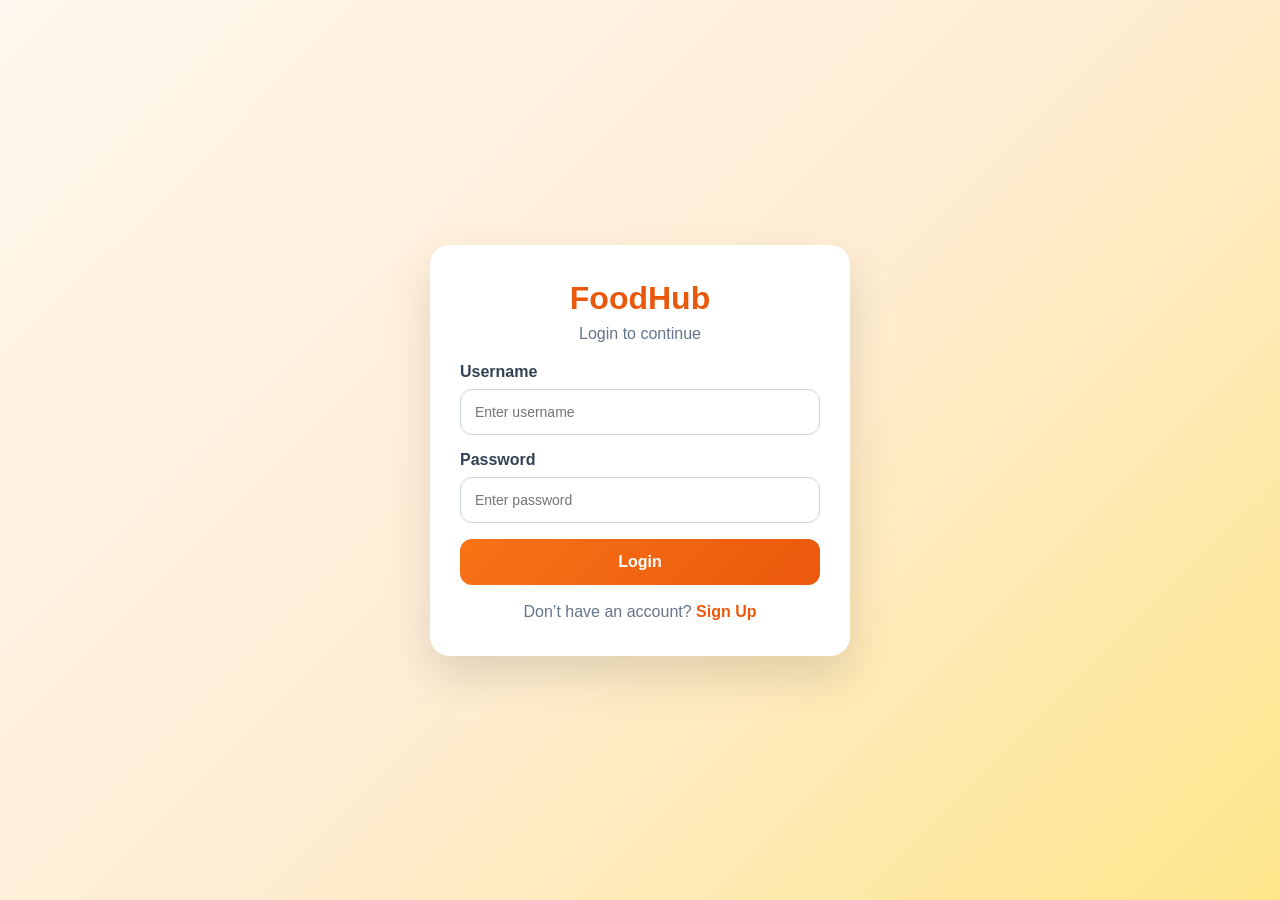
==== src/main/resources/static/index.html @ 84c6a99c "initial" ====
<!DOCTYPE html>
<html lang="en">
<head>
  <meta charset="UTF-8" />
  <meta name="viewport" content="width=device-width, initial-scale=1.0" />
  <title>Login | FoodHub</title>
  <style>
    * {
      margin: 0;
      padding: 0;
      box-sizing: border-box;
      font-family: Arial, sans-serif;
    }

    body {
      min-height: 100vh;
      display: flex;
      justify-content: center;
      align-items: center;
      background: linear-gradient(135deg, #fff7ed, #ffedd5, #fde68a);
      padding: 20px;
    }

    .container {
      width: 100%;
      max-width: 420px;
      background: #fff;
      border-radius: 20px;
      padding: 35px 30px;
      box-shadow: 0 20px 45px rgba(0, 0, 0, 0.12);
    }

    h1 {
      text-align: center;
      color: #ea580c;
      margin-bottom: 8px;
    }

    p {
      text-align: center;
      color: #64748b;
      margin-bottom: 20px;
    }

    .message {
      display: none;
      padding: 12px;
      border-radius: 10px;
      margin-bottom: 15px;
      font-size: 14px;
      background: #fee2e2;
      color: #b91c1c;
      text-align: center;
    }

    .form-group {
      margin-bottom: 16px;
    }

    label {
      display: block;
      margin-bottom: 8px;
      font-weight: 600;
      color: #334155;
    }

    input {
      width: 100%;
      padding: 14px;
      border: 1px solid #cbd5e1;
      border-radius: 12px;
      outline: none;
      font-size: 14px;
    }

    input:focus {
      border-color: #f97316;
      box-shadow: 0 0 0 4px rgba(249, 115, 22, 0.15);
    }

    button {
      width: 100%;
      padding: 14px;
      border: none;
      border-radius: 12px;
      background: linear-gradient(135deg, #f97316, #ea580c);
      color: white;
      font-size: 16px;
      font-weight: 700;
      cursor: pointer;
    }

    .bottom-text {
      text-align: center;
      margin-top: 18px;
      color: #64748b;
    }

    .bottom-text a {
      color: #ea580c;
      text-decoration: none;
      font-weight: 600;
    }
  </style>
</head>
<body>
  <div class="container">
    <h1>FoodHub</h1>
    <p>Login to continue</p>

    <div id="errorMsg" class="message">Please enter username and password</div>

    <form id="loginForm">
      <div class="form-group">
        <label>Username</label>
        <input type="text" id="loginUsername" placeholder="Enter username" />
      </div>

      <div class="form-group">
        <label>Password</label>
        <input type="password" id="loginPassword" placeholder="Enter password" />
      </div>

      <button type="submit">Login</button>
    </form>

    <div class="bottom-text">
      Don’t have an account? <a href="/signup.html">Sign Up</a>
    </div>
  </div>

  <script>
    document.getElementById("loginForm").addEventListener("submit", function(e) {
      e.preventDefault();

      const username = document.getElementById("loginUsername").value.trim();
      const password = document.getElementById("loginPassword").value.trim();
      const errorMsg = document.getElementById("errorMsg");

      if (username === "" || password === "") {
        errorMsg.style.display = "block";
        return;
      }

      window.location.href = "/home.html";
    });
  </script>
</body>
</html>
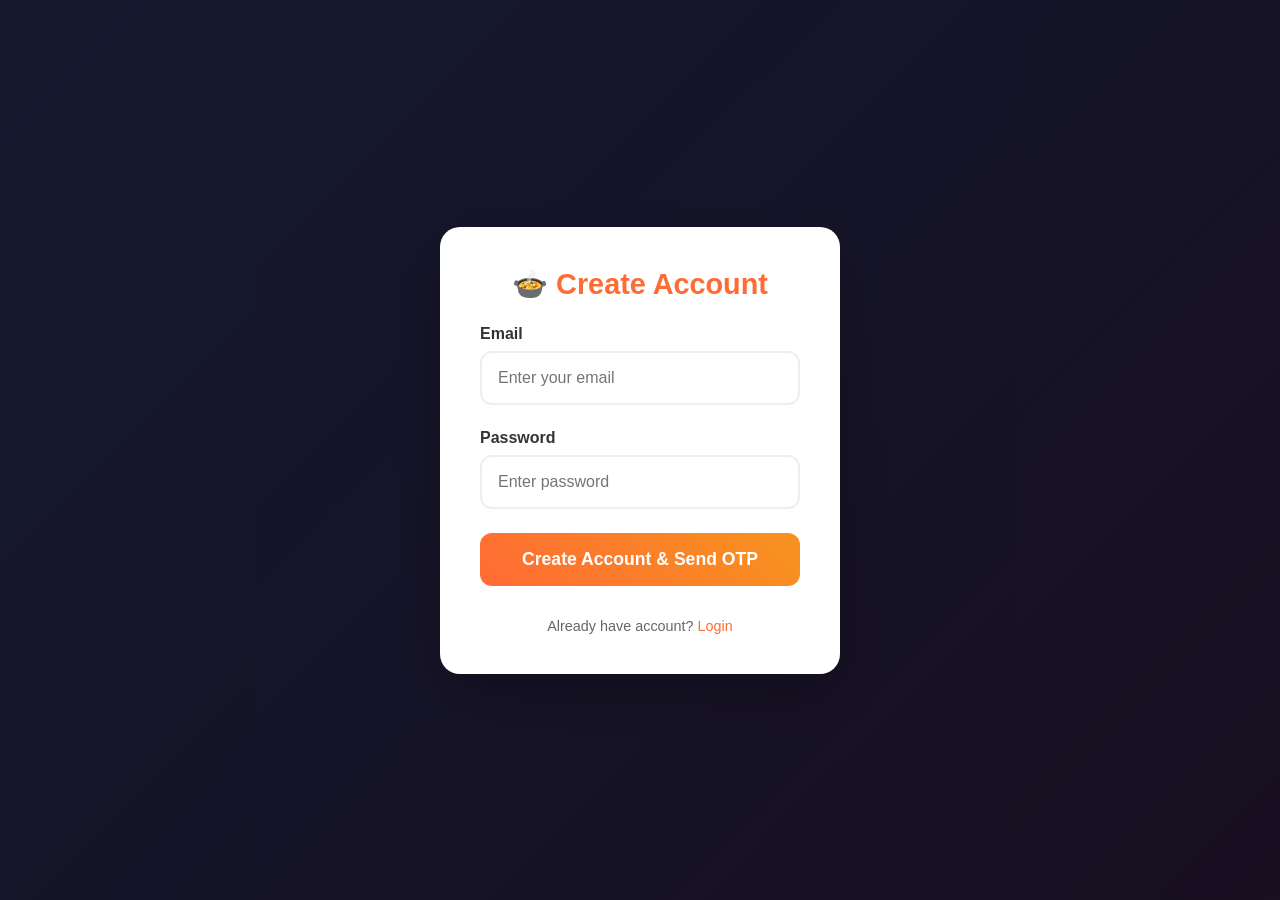
==== commit 4a4a2b8a: "initial" ====
--- a/src/main/resources/static/index.html
+++ b/src/main/resources/static/index.html
@@ -1,149 +1,899 @@
 <!DOCTYPE html>
 <html lang="en">
 <head>
-  <meta charset="UTF-8" />
-  <meta name="viewport" content="width=device-width, initial-scale=1.0" />
-  <title>Login | FoodHub</title>
-  <style>
-    * {
-      margin: 0;
-      padding: 0;
-      box-sizing: border-box;
-      font-family: Arial, sans-serif;
-    }
-
-    body {
-      min-height: 100vh;
-      display: flex;
-      justify-content: center;
-      align-items: center;
-      background: linear-gradient(135deg, #fff7ed, #ffedd5, #fde68a);
-      padding: 20px;
-    }
-
-    .container {
-      width: 100%;
-      max-width: 420px;
-      background: #fff;
-      border-radius: 20px;
-      padding: 35px 30px;
-      box-shadow: 0 20px 45px rgba(0, 0, 0, 0.12);
-    }
-
-    h1 {
-      text-align: center;
-      color: #ea580c;
-      margin-bottom: 8px;
-    }
-
-    p {
-      text-align: center;
-      color: #64748b;
-      margin-bottom: 20px;
-    }
-
-    .message {
-      display: none;
-      padding: 12px;
-      border-radius: 10px;
-      margin-bottom: 15px;
-      font-size: 14px;
-      background: #fee2e2;
-      color: #b91c1c;
-      text-align: center;
-    }
-
-    .form-group {
-      margin-bottom: 16px;
-    }
-
-    label {
-      display: block;
-      margin-bottom: 8px;
-      font-weight: 600;
-      color: #334155;
-    }
-
-    input {
-      width: 100%;
-      padding: 14px;
-      border: 1px solid #cbd5e1;
-      border-radius: 12px;
-      outline: none;
-      font-size: 14px;
-    }
-
-    input:focus {
-      border-color: #f97316;
-      box-shadow: 0 0 0 4px rgba(249, 115, 22, 0.15);
-    }
-
-    button {
-      width: 100%;
-      padding: 14px;
-      border: none;
-      border-radius: 12px;
-      background: linear-gradient(135deg, #f97316, #ea580c);
-      color: white;
-      font-size: 16px;
-      font-weight: 700;
-      cursor: pointer;
-    }
-
-    .bottom-text {
-      text-align: center;
-      margin-top: 18px;
-      color: #64748b;
-    }
-
-    .bottom-text a {
-      color: #ea580c;
-      text-decoration: none;
-      font-weight: 600;
-    }
-  </style>
+    <meta charset="UTF-8">
+    <meta name="viewport" content="width=device-width, initial-scale=1.0">
+    <title>Food Delivery App - Hyderabad</title>
+    <style>
+        /* Your exact same CSS - completely unchanged + Auth overlay */
+        * {
+            margin: 0;
+            padding: 0;
+            box-sizing: border-box;
+        }
+        body {
+            font-family: 'Segoe UI', Tahoma, Geneva, Verdana, sans-serif;
+            background: linear-gradient(135deg, #667eea 0%, #764ba2 100%);
+            min-height: 100vh;
+            color: #333;
+            overflow-x: hidden;
+        }
+        /* Auth Modal Overlay */
+        .auth-overlay {
+            position: fixed;
+            top: 0;
+            left: 0;
+            width: 100%;
+            height: 100%;
+            background: rgba(0,0,0,0.8);
+            z-index: 5000;
+            display: flex;
+            align-items: center;
+            justify-content: center;
+        }
+        .auth-modal {
+            background: white;
+            border-radius: 20px;
+            padding: 2.5rem;
+            max-width: 400px;
+            width: 90%;
+            box-shadow: 0 20px 60px rgba(0,0,0,0.3);
+            animation: slideUp 0.5s ease;
+        }
+        @keyframes slideUp {
+            from { transform: translateY(50px); opacity: 0; }
+            to { transform: translateY(0); opacity: 1; }
+        }
+        .auth-title {
+            text-align: center;
+            color: #ff6b35;
+            font-size: 1.8rem;
+            margin-bottom: 1.5rem;
+        }
+        .input-group {
+            margin-bottom: 1.5rem;
+        }
+        .input-group label {
+            display: block;
+            margin-bottom: 0.5rem;
+            color: #333;
+            font-weight: 600;
+        }
+        .input-group input {
+            width: 100%;
+            padding: 1rem;
+            border: 2px solid #eee;
+            border-radius: 12px;
+            font-size: 1rem;
+            transition: border-color 0.3s ease;
+        }
+        .input-group input:focus {
+            outline: none;
+            border-color: #ff6b35;
+        }
+        .btn {
+            width: 100%;
+            padding: 1rem;
+            background: linear-gradient(45deg, #ff6b35, #f7931e);
+            color: white;
+            border: none;
+            border-radius: 12px;
+            font-size: 1.1rem;
+            font-weight: 600;
+            cursor: pointer;
+            transition: all 0.3s ease;
+            margin-bottom: 1rem;
+        }
+        .btn:hover {
+            transform: translateY(-2px);
+            box-shadow: 0 10px 25px rgba(255,107,53,0.4);
+        }
+        .btn-secondary {
+            background: linear-gradient(45deg, #6c757d, #5a6268);
+        }
+        .otp-inputs {
+            display: flex;
+            gap: 1rem;
+            margin: 1.5rem 0;
+        }
+        .otp-inputs input {
+            width: 50px;
+            height: 50px;
+            text-align: center;
+            font-size: 1.5rem;
+            font-weight: bold;
+        }
+        .forgot-link {
+            text-align: center;
+            color: #ff6b35;
+            text-decoration: none;
+            font-size: 0.9rem;
+            display: inline-block;
+            margin-top: 1rem;
+            cursor: pointer;
+        }
+        .forgot-link:hover {
+            text-decoration: underline;
+        }
+        .header {
+            background: white;
+            padding: 1rem 2rem;
+            box-shadow: 0 2px 10px rgba(0,0,0,0.1);
+            position: sticky;
+            top: 0;
+            z-index: 100;
+        }
+        .header h1 {
+            color: #ff6b35;
+            text-align: center;
+            font-size: 1.8rem;
+        }
+        .container {
+            max-width: 1200px;
+            margin: 0 auto;
+            padding: 2rem;
+        }
+        .nav-tabs {
+            display: flex;
+            background: white;
+            border-radius: 15px;
+            padding: 0.5rem;
+            margin-bottom: 2rem;
+            box-shadow: 0 4px 15px rgba(0,0,0,0.1);
+            overflow-x: auto;
+        }
+        .tab {
+            flex: 1;
+            padding: 1rem;
+            text-align: center;
+            background: none;
+            border: none;
+            font-size: 1rem;
+            font-weight: 600;
+            color: #666;
+            cursor: pointer;
+            transition: all 0.3s ease;
+            border-radius: 10px;
+            min-width: 120px;
+        }
+        .tab.active {
+            background: linear-gradient(45deg, #ff6b35, #f7931e);
+            color: white;
+            transform: translateY(-2px);
+            box-shadow: 0 5px 15px rgba(255,107,53,0.4);
+        }
+        .category {
+            display: none;
+            background: white;
+            border-radius: 20px;
+            padding: 2rem;
+            box-shadow: 0 10px 30px rgba(0,0,0,0.1);
+            margin-bottom: 2rem;
+        }
+        .category.active {
+            display: block;
+            animation: fadeIn 0.5s ease;
+        }
+        @keyframes fadeIn {
+            from { opacity: 0; transform: translateY(20px); }
+            to { opacity: 1; transform: translateY(0); }
+        }
+        .grid {
+            display: grid;
+            grid-template-columns: repeat(auto-fit, minmax(280px, 1fr));
+            gap: 1.5rem;
+        }
+        .item-card {
+            background: #fff;
+            border-radius: 20px;
+            overflow: hidden;
+            box-shadow: 0 8px 25px rgba(0,0,0,0.1);
+            transition: all 0.3s ease;
+            position: relative;
+        }
+        .item-card:hover {
+            transform: translateY(-10px);
+            box-shadow: 0 20px 40px rgba(0,0,0,0.15);
+        }
+        .item-image {
+            width: 100%;
+            height: 180px;
+            object-fit: cover;
+            background-size: cover;
+            background-position: center;
+        }
+        .item-info {
+            padding: 1.5rem;
+        }
+        .item-name {
+            font-size: 1.3rem;
+            font-weight: 700;
+            color: #333;
+            margin-bottom: 0.5rem;
+        }
+        .item-desc {
+            color: #666;
+            font-size: 0.9rem;
+            margin-bottom: 1rem;
+        }
+        .price {
+            font-size: 1.4rem;
+            font-weight: 800;
+            color: #ff6b35;
+            margin-bottom: 1rem;
+        }
+        .add-btn {
+            width: 100%;
+            padding: 1rem;
+            background: linear-gradient(45deg, #ff6b35, #f7931e);
+            color: white;
+            border: none;
+            border-radius: 12px;
+            font-size: 1.1rem;
+            font-weight: 600;
+            cursor: pointer;
+            transition: all 0.3s ease;
+        }
+        .add-btn:hover {
+            transform: scale(1.02);
+            box-shadow: 0 5px 15px rgba(255,107,53,0.4);
+        }
+        .cart {
+            position: fixed;
+            bottom: 20px;
+            right: 20px;
+            background: linear-gradient(45deg, #28a745, #20c997);
+            color: white;
+            width: 60px;
+            height: 60px;
+            border-radius: 50%;
+            border: none;
+            font-size: 1.5rem;
+            cursor: pointer;
+            box-shadow: 0 10px 30px rgba(40,167,69,0.4);
+            transition: all 0.3s ease;
+            z-index: 1000;
+        }
+        .cart:hover {
+            transform: scale(1.1);
+        }
+        .cart-count {
+            position: absolute;
+            top: -8px;
+            right: -8px;
+            background: #dc3545;
+            color: white;
+            border-radius: 50%;
+            width: 24px;
+            height: 24px;
+            font-size: 0.8rem;
+            font-weight: 700;
+            display: flex;
+            align-items: center;
+            justify-content: center;
+        }
+        .cart-modal {
+            display: none;
+            position: fixed;
+            top: 0;
+            left: 0;
+            width: 100%;
+            height: 100%;
+            background: rgba(0,0,0,0.5);
+            z-index: 2000;
+            animation: fadeIn 0.3s ease;
+        }
+        .cart-content {
+            position: absolute;
+            bottom: 0;
+            left: 0;
+            right: 0;
+            background: white;
+            border-radius: 20px 20px 0 0;
+            max-height: 70vh;
+            overflow-y: auto;
+            padding: 2rem;
+        }
+        .close-cart {
+            position: absolute;
+            top: 1rem;
+            right: 1.5rem;
+            font-size: 2rem;
+            cursor: pointer;
+            color: #666;
+        }
+        .empty-cart {
+            text-align: center;
+            padding: 3rem;
+            color: #666;
+        }
+        .cart-item {
+            display: flex;
+            justify-content: space-between;
+            align-items: center;
+            padding: 1rem 0;
+            border-bottom: 1px solid #eee;
+        }
+        .cart-total {
+            font-size: 1.5rem;
+            font-weight: 700;
+            text-align: right;
+            margin: 1rem 0;
+        }
+        .checkout-btn {
+            width: 100%;
+            padding: 1.2rem;
+            background: linear-gradient(45deg, #28a745, #20c997);
+            color: white;
+            border: none;
+            border-radius: 12px;
+            font-size: 1.2rem;
+            font-weight: 600;
+            cursor: pointer;
+        }
+        @media (max-width: 768px) {
+            .container { padding: 1rem; }
+            .nav-tabs { padding: 0.3rem; }
+            .tab { font-size: 0.9rem; padding: 0.8rem; min-width: 100px; }
+            .grid { grid-template-columns: repeat(auto-fit, minmax(250px, 1fr)); gap: 1rem; }
+        }
+    </style>
 </head>
 <body>
-  <div class="container">
-    <h1>FoodHub</h1>
-    <p>Login to continue</p>
-
-    <div id="errorMsg" class="message">Please enter username and password</div>
-
-    <form id="loginForm">
-      <div class="form-group">
-        <label>Username</label>
-        <input type="text" id="loginUsername" placeholder="Enter username" />
-      </div>
-
-      <div class="form-group">
-        <label>Password</label>
-        <input type="password" id="loginPassword" placeholder="Enter password" />
-      </div>
-
-      <button type="submit">Login</button>
-    </form>
-
-    <div class="bottom-text">
-      Don’t have an account? <a href="/signup.html">Sign Up</a>
+    <!-- AUTH OVERLAY - STARTS FIRST -->
+    <div class="auth-overlay" id="authOverlay">
+        <!-- CREATE ACCOUNT SCREEN -->
+        <div class="auth-modal" id="createAccount">
+            <h2 class="auth-title">🍲 Create Account</h2>
+            <div class="input-group">
+                <label>Email</label>
+                <input type="email" id="createEmail" placeholder="Enter your email">
+            </div>
+            <div class="input-group">
+                <label>Password</label>
+                <input type="password" id="createPassword" placeholder="Enter password">
+            </div>
+            <button class="btn" onclick="createAccount()">Create Account &amp; Send OTP</button>
+            <div style="text-align: center; color: #666; font-size: 0.9rem;">
+                Already have account? <span class="forgot-link" onclick="showLogin()">Login</span>
+            </div>
+        </div>
+
+        <!-- OTP VERIFICATION SCREEN -->
+        <div class="auth-modal" id="otpScreen" style="display: none;">
+            <h2 class="auth-title">Verify OTP</h2>
+            <p style="text-align: center; color: #666; margin-bottom: 2rem;">Enter OTP sent to your email</p>
+            <div class="otp-inputs">
+                <input type="text" maxlength="1" id="otp1">
+                <input type="text" maxlength="1" id="otp2">
+                <input type="text" maxlength="1" id="otp3">
+                <input type="text" maxlength="1" id="otp4">
+                <input type="text" maxlength="1" id="otp5">
+                <input type="text" maxlength="1" id="otp6">
+            </div>
+            <button class="btn" onclick="verifyOTP()">Verify OTP</button>
+            <div style="text-align: center;">
+                <span class="forgot-link" onclick="resendOTP()">Resend OTP</span>
+            </div>
+        </div>
+
+        <!-- LOGIN SCREEN -->
+        <div class="auth-modal" id="loginScreen" style="display: none;">
+            <h2 class="auth-title">🍲 Login</h2>
+            <div class="input-group">
+                <label>Email</label>
+                <input type="email" id="loginEmail" placeholder="Enter your email">
+            </div>
+            <div class="input-group">
+                <label>Password</label>
+                <input type="password" id="loginPassword" placeholder="Enter password">
+            </div>
+            <button class="btn" onclick="login()">Login</button>
+            <a class="forgot-link" onclick="showForgotPassword(event)">Forgot Password?</a>
+            <div style="text-align: center; color: #666; font-size: 0.9rem;">
+                New user? <span class="forgot-link" onclick="showCreateAccount()">Create Account</span>
+            </div>
+        </div>
+
+        <!-- FORGOT PASSWORD SCREEN -->
+        <div class="auth-modal" id="forgotPassword" style="display: none;">
+            <h2 class="auth-title">Reset Password</h2>
+            <p style="text-align: center; color: #666; margin-bottom: 2rem;">Enter email to receive reset link</p>
+            <div class="input-group">
+                <label>Email</label>
+                <input type="email" id="forgotEmail" placeholder="Enter your email">
+            </div>
+            <button class="btn btn-secondary" onclick="sendResetLink()">Send Reset Link</button>
+            <div style="text-align: center;">
+                <span class="forgot-link" onclick="showLogin()">Back to Login</span>
+            </div>
+        </div>
     </div>
-  </div>
-
-  <script>
-    document.getElementById("loginForm").addEventListener("submit", function(e) {
-      e.preventDefault();
-
-      const username = document.getElementById("loginUsername").value.trim();
-      const password = document.getElementById("loginPassword").value.trim();
-      const errorMsg = document.getElementById("errorMsg");
-
-      if (username === "" || password === "") {
-        errorMsg.style.display = "block";
-        return;
-      }
-
-      window.location.href = "/home.html";
-    });
-  </script>
+
+    <!-- MAIN APP - HIDDEN UNTIL LOGIN -->
+    <div id="mainApp" style="display: none;">
+        <div class="header">
+            <h1>
+                🍲 Food Delivery Hyderabad
+                <span style="float: right; color: #666; cursor: pointer; margin-left: 15px;" onclick="logout()">Logout</span>
+                <button onclick="showOrderStatus()" style="float: right; margin-left: 10px; padding: 6px 10px; border-radius: 8px; border: none; background:#20c997; color:white; cursor:pointer; font-size:0.85rem;">Order Status</button>
+                <button onclick="showOrderHistory()" style="float: right; padding: 6px 10px; border-radius: 8px; border: none; background:#ff6b35; color:white; cursor:pointer; font-size:0.85rem;">Order History</button>
+            </h1>
+        </div>
+        
+        <div class="container">
+            <div class="nav-tabs">
+                <button class="tab active" data-category="south">South Indian</button>
+                <button class="tab" data-category="north">North Indian</button>
+                <button class="tab" data-category="desserts">Desserts</button>
+                <button class="tab" data-category="chinese">Chinese</button>
+            </div>
+
+            <!-- South Indian -->
+            <div id="south" class="category active">
+                <div class="grid">
+                    <div class="item-card">
+                        <div class="item-image" style="background-image: url('https://vismaifood.com/storage/app/uploads/public/8b4/19e/427/thumb__1200_0_0_0_auto.jpg'); background-size: cover; background-position: center;"></div>
+                        <div class="item-info">
+                            <div class="item-name">Masala Dosa</div>
+                            <div class="item-desc">Crispy dosa with potato masala &amp; sambar</div>
+                            <div class="price">₹120</div>
+                            <button class="add-btn" data-name="Masala Dosa" data-price="120">Add to Cart</button>
+                        </div>
+                    </div>
+                    <div class="item-card">
+                        <div class="item-image" style="background-image: url('https://vaya.in/recipes/wp-content/uploads/2018/02/Idli-and-Sambar-1.jpg'); background-size: cover; background-position: center;"></div>
+                        <div class="item-info">
+                            <div class="item-name">Idli Sambhar</div>
+                            <div class="item-desc">Steamed idlis with coconut chutney</div>
+                            <div class="price">₹80</div>
+                            <button class="add-btn" data-name="Idli Sambhar" data-price="80">Add to Cart</button>
+                        </div>
+                    </div>
+                    <div class="item-card">
+                        <div class="item-image" style="background-image: url('https://www.indianhealthyrecipes.com/wp-content/uploads/2021/01/pongal-ven-pongal.jpg'); background-size: cover; background-position: center;"></div>
+                        <div class="item-info">
+                            <div class="item-name">Pongal</div>
+                            <div class="item-desc">Ven Pongal with ghee &amp; cashews</div>
+                            <div class="price">₹140</div>
+                            <button class="add-btn" data-name="Pongal" data-price="140">Add to Cart</button>
+                        </div>
+                    </div>
+                </div>
+            </div>
+
+            <!-- North Indian -->
+            <div id="north" class="category">
+                <div class="grid">
+                    <div class="item-card">
+                        <div class="item-image" style="background-image: url('https://www.indianhealthyrecipes.com/wp-content/uploads/2023/04/butter-chicken-recipe-500x500.jpg'); background-size: cover; background-position: center;"></div>
+                        <div class="item-info">
+                            <div class="item-name">Butter Chicken</div>
+                            <div class="item-desc">Creamy butter chicken curry with naan</div>
+                            <div class="price">₹280</div>
+                            <button class="add-btn" data-name="Butter Chicken" data-price="280">Add to Cart</button>
+                        </div>
+                    </div>
+                    <div class="item-card">
+                        <div class="item-image" style="background-image: url('https://cookingfromheart.com/wp-content/uploads/2017/03/Paneer-Tikka-Masala-4-500x375.jpg'); background-size: cover; background-position: center;"></div>
+                        <div class="item-info">
+                            <div class="item-name">Paneer Tikka Masala</div>
+                            <div class="item-desc">Grilled paneer in rich tomato gravy</div>
+                            <div class="price">₹260</div>
+                            <button class="add-btn" data-name="Paneer Tikka Masala" data-price="260">Add to Cart</button>
+                        </div>
+                    </div>
+                    <div class="item-card">
+                        <div class="item-image" style="background-image: url('https://www.cookwithmanali.com/wp-content/uploads/2019/04/Restaurant-Style-Dal-Makhani-500x500.jpg'); background-size: cover; background-position: center;"></div>
+                        <div class="item-info">
+                            <div class="item-name">Dal Makhani</div>
+                            <div class="item-desc">Slow-cooked black lentils with butter</div>
+                            <div class="price">₹220</div>
+                            <button class="add-btn" data-name="Dal Makhani" data-price="220">Add to Cart</button>
+                        </div>
+                    </div>
+                </div>
+            </div>
+
+            <!-- Desserts -->
+            <div id="desserts" class="category">
+                <div class="grid">
+                    <div class="item-card">
+                        <div class="item-image" style="background-image: url('https://images.unsplash.com/photo-1578985545062-69928b1d9587?w=400'); background-size: cover; background-position: center;"></div>
+                        <div class="item-info">
+                            <div class="item-name">Chocolate Cake</div>
+                            <div class="item-desc">Rich chocolate fudge cake slice</div>
+                            <div class="price">₹150</div>
+                            <button class="add-btn" data-name="Chocolate Cake" data-price="150">Add to Cart</button>
+                        </div>
+                    </div>
+                    <div class="item-card">
+                        <div class="item-image" style="background-image: url('https://tds.indianeagle.com/wp-content/uploads/2019/10/Best-Sweets-In-Hyderabad.jpg'); background-size: cover; background-position: center;"></div>
+                        <div class="item-info">
+                            <div class="item-name">Double Ka Meetha</div>
+                            <div class="item-desc">Hyderabadi bread pudding with nuts</div>
+                            <div class="price">₹110</div>
+                            <button class="add-btn" data-name="Double Ka Meetha" data-price="110">Add to Cart</button>
+                        </div>
+                    </div>
+                    <div class="item-card">
+                        <div class="item-image" style="background-image: url('https://pipingpotcurry.com/wp-content/uploads/2023/12/Gulab-Jamun-Recipe-Piping-Pot-Curry.jpg'); background-size: cover; background-position: center;"></div>
+                        <div class="item-info">
+                            <div class="item-name">Gulab Jamun</div>
+                            <div class="item-desc">Hot syrupy milk dumplings (4 pcs)</div>
+                            <div class="price">₹90</div>
+                            <button class="add-btn" data-name="Gulab Jamun" data-price="90">Add to Cart</button>
+                        </div>
+                    </div>
+                    <div class="item-card">
+                        <div class="item-image" style="background-image: url('https://themadscientistskitchen.com/wp-content/uploads/2020/08/Khubani-ka-Meetha.jpg'); background-size: cover; background-position: center;"></div>
+                        <div class="item-info">
+                            <div class="item-name">Qubani ka Meetha</div>
+                            <div class="item-desc">Hyderabadi apricot dessert</div>
+                            <div class="price">₹130</div>
+                            <button class="add-btn" data-name="Qubani ka Meetha" data-price="130">Add to Cart</button>
+                        </div>
+                    </div>
+                </div>
+            </div>
+
+            <!-- Chinese -->
+            <div id="chinese" class="category">
+                <div class="grid">
+                    <div class="item-card">
+                        <div class="item-image" style="background-image: url('https://images.unsplash.com/photo-1588166524941-28b3d2a5a490?w=400'); background-size: cover; background-position: center;"></div>
+                        <div class="item-info">
+                            <div class="item-name">Chicken Fried Rice</div>
+                            <div class="item-desc">Indo-Chinese style fried rice</div>
+                            <div class="price">₹200</div>
+                            <button class="add-btn" data-name="Chicken Fried Rice" data-price="200">Add to Cart</button>
+                        </div>
+                    </div>
+                    <div class="item-card">
+                        <div class="item-image" style="background-image: url('https://images.unsplash.com/photo-1603484786263-0d0f8aa0d3f4?w=400'); background-size: cover; background-position: center;"></div>
+                        <div class="item-info">
+                            <div class="item-name">Chicken Manchurian</div>
+                            <div class="item-desc">Spicy chicken manchurian dry</div>
+                            <div class="price">₹250</div>
+                            <button class="add-btn" data-name="Chicken Manchurian" data-price="250">Add to Cart</button>
+                        </div>
+                    </div>
+                    <div class="item-card">
+                        <div class="item-image" style="background-image: url('https://images.unsplash.com/photo-1626072169737-227ea21a3d68?w=400'); background-size: cover; background-position: center;"></div>
+                        <div class="item-info">
+                            <div class="item-name">Chicken Hakka Noodles</div>
+                            <div class="item-desc">Stir-fried noodles with veggies &amp; chicken</div>
+                            <div class="price">₹180</div>
+                            <button class="add-btn" data-name="Chicken Hakka Noodles" data-price="180">Add to Cart</button>
+                        </div>
+                    </div>
+                    <div class="item-card">
+                        <div class="item-image" style="background-image: url('https://images.unsplash.com/photo-1567620905732-2d1ec7ab7445?w=400'); background-size: cover; background-position: center;"></div>
+                        <div class="item-info">
+                            <div class="item-name">Chilli Chicken</div>
+                            <div class="item-desc">Indo-Chinese crispy chilli chicken</div>
+                            <div class="price">₹240</div>
+                            <button class="add-btn" data-name="Chilli Chicken" data-price="240">Add to Cart</button>
+                        </div>
+                    </div>
+                </div>
+            </div>
+        </div>
+
+        <!-- Cart Button -->
+        <button class="cart" id="cartBtn">
+            🛒
+            <span class="cart-count" id="cartCount">0</span>
+        </button>
+
+        <!-- Cart Modal -->
+        <div class="cart-modal" id="cartModal">
+            <div class="cart-content">
+                <span class="close-cart" id="closeCart">&times;</span>
+                <h2 style="margin-bottom: 2rem; color: #333;">Your Cart</h2>
+                <div id="cartItems"></div>
+                <div class="cart-total" id="cartTotal">Total: ₹0</div>
+                <button class="checkout-btn">Checkout</button>
+            </div>
+        </div>
+
+        <!-- Order History Modal -->
+        <div class="cart-modal" id="orderHistoryModal">
+            <div class="cart-content">
+                <span class="close-cart" onclick="document.getElementById('orderHistoryModal').style.display='none'">&times;</span>
+                <h2 style="margin-bottom: 1.5rem; color: #333;">Order History</h2>
+                <div id="orderHistoryContent"></div>
+            </div>
+        </div>
+
+        <!-- Order Status Modal -->
+        <div class="cart-modal" id="orderStatusModal">
+            <div class="cart-content">
+                <span class="close-cart" onclick="document.getElementById('orderStatusModal').style.display='none'">&times;</span>
+                <h2 style="margin-bottom: 1.5rem; color: #333;">Order Status</h2>
+                <div id="orderStatusContent"></div>
+            </div>
+        </div>
+    </div>
+
+    <script>
+        /************ SIMPLE AUTH LOGIC (FRONTEND ONLY) ************/
+        const FIXED_OTP = "123456"; // demo OTP
+        let tempUser = null; // holds email+password during OTP
+        let currentUser = null;
+
+        function getUsers() {
+            return JSON.parse(localStorage.getItem("users") || "{}");
+        }
+
+        function saveUsers(users) {
+            localStorage.setItem("users", JSON.stringify(users));
+        }
+
+        function showOnly(id) {
+            document.getElementById("createAccount").style.display = "none";
+            document.getElementById("otpScreen").style.display = "none";
+            document.getElementById("loginScreen").style.display = "none";
+            document.getElementById("forgotPassword").style.display = "none";
+            document.getElementById(id).style.display = "block";
+        }
+
+        function showLogin() {
+            showOnly("loginScreen");
+        }
+
+        function showCreateAccount() {
+            showOnly("createAccount");
+        }
+
+        function showForgotPassword(e) {
+            if (e) e.preventDefault();
+            showOnly("forgotPassword");
+        }
+
+        function createAccount() {
+            const email = document.getElementById("createEmail").value.trim();
+            const password = document.getElementById("createPassword").value.trim();
+
+            if (!email || !password) {
+                alert("Please enter email and password");
+                return;
+            }
+
+            const users = getUsers();
+            if (users[email]) {
+                alert("User already exists. Please login.");
+                showLogin();
+                return;
+            }
+
+            tempUser = { email, password };
+            alert("OTP sent to your email (demo OTP: 123456)");
+            showOnly("otpScreen");
+        }
+
+        function verifyOTP() {
+            const code =
+                (document.getElementById("otp1").value || "") +
+                (document.getElementById("otp2").value || "") +
+                (document.getElementById("otp3").value || "") +
+                (document.getElementById("otp4").value || "") +
+                (document.getElementById("otp5").value || "") +
+                (document.getElementById("otp6").value || "");
+
+            if (code !== FIXED_OTP) {
+                alert("Invalid OTP. Please try again.");
+                return;
+            }
+
+            if (!tempUser) {
+                alert("No registration in progress.");
+                return;
+            }
+
+            const users = getUsers();
+            users[tempUser.email] = {
+                password: tempUser.password
+            };
+            saveUsers(users);
+            tempUser = null;
+            alert("Account created successfully!");
+            showLogin();
+        }
+
+        function resendOTP() {
+            alert("OTP resent (demo OTP: 123456)");
+        }
+
+        function login() {
+            const email = document.getElementById("loginEmail").value.trim();
+            const password = document.getElementById("loginPassword").value.trim();
+
+            if (!email || !password) {
+                alert("Please enter email and password");
+                return;
+            }
+
+            const users = getUsers();
+            if (!users[email] || users[email].password !== password) {
+                alert("Invalid credentials");
+                return;
+            }
+
+            currentUser = email;
+            document.getElementById("authOverlay").style.display = "none";
+            document.getElementById("mainApp").style.display = "block";
+        }
+
+        function logout() {
+            currentUser = null;
+            document.getElementById("mainApp").style.display = "none";
+            document.getElementById("authOverlay").style.display = "flex";
+            showLogin();
+        }
+
+        function sendResetLink() {
+            const email = document.getElementById("forgotEmail").value.trim();
+            if (!email) {
+                alert("Please enter email");
+                return;
+            }
+
+            const users = getUsers();
+            if (!users[email]) {
+                alert("No account found with this email");
+                return;
+            }
+
+            alert("Password reset link sent to your email (demo only).");
+            showLogin();
+        }
+
+        /************ ORIGINAL APP JS + ORDERS ************/
+        let cart = [];
+        let orders = JSON.parse(localStorage.getItem("orders") || "[]");
+
+        // Tab switching
+        document.querySelectorAll(".tab").forEach(tab => {
+            tab.addEventListener("click", () => {
+                document.querySelectorAll(".tab").forEach(t => t.classList.remove("active"));
+                document.querySelectorAll(".category").forEach(c => c.classList.remove("active"));
+                tab.classList.add("active");
+                document.getElementById(tab.dataset.category).classList.add("active");
+            });
+        });
+
+        // Add to cart
+        document.querySelectorAll(".add-btn").forEach(btn => {
+            btn.addEventListener("click", () => {
+                const name = btn.dataset.name;
+                const price = parseInt(btn.dataset.price);
+                const item = cart.find(i => i.name === name);
+                if (item) {
+                    item.quantity += 1;
+                } else {
+                    cart.push({ name, price, quantity: 1 });
+                }
+                updateCartUI();
+                // Visual feedback
+                btn.textContent = "Added! ✓";
+                btn.style.background = "linear-gradient(45deg, #28a745, #20c997)";
+                setTimeout(() => {
+                    btn.textContent = "Add to Cart";
+                    btn.style.background = "linear-gradient(45deg, #ff6b35, #f7931e)";
+                }, 1500);
+            });
+        });
+
+        // Cart functionality
+        const cartBtn = document.getElementById("cartBtn");
+        const cartModal = document.getElementById("cartModal");
+        const closeCart = document.getElementById("closeCart");
+        const cartItems = document.getElementById("cartItems");
+        const cartTotal = document.getElementById("cartTotal");
+        const cartCount = document.getElementById("cartCount");
+
+        cartBtn.addEventListener("click", () => (cartModal.style.display = "block"));
+        closeCart.addEventListener("click", () => (cartModal.style.display = "none"));
+        window.addEventListener("click", e => {
+            if (e.target === cartModal) cartModal.style.display = "none";
+        });
+
+        function updateCartUI() {
+            const totalItems = cart.reduce((sum, item) => sum + item.quantity, 0);
+            const totalPrice = cart.reduce((sum, item) => sum + item.price * item.quantity, 0);
+
+            cartCount.textContent = totalItems;
+            cartTotal.textContent = `Total: ₹${totalPrice}`;
+
+            if (cart.length === 0) {
+                cartItems.innerHTML = '<div class="empty-cart">Your cart is empty 😢</div>';
+            } else {
+                cartItems.innerHTML = cart
+                    .map(
+                        item => `
+                    <div class="cart-item">
+                        <div>
+                            <strong>${item.name}</strong><br>
+                            <small>₹${item.price} x ${item.quantity}</small>
+                        </div>
+                        <div style="font-weight: bold;">₹${item.price * item.quantity}</div>
+                    </div>
+                `
+                    )
+                    .join("");
+            }
+        }
+
+        document.querySelector(".checkout-btn").addEventListener("click", () => {
+            if (cart.length > 0) {
+                const total = cart.reduce((sum, item) => sum + item.price * item.quantity, 0);
+                const newOrder = {
+                    id: Date.now(),
+                    items: [...cart],
+                    total,
+                    status: "Placed",
+                    time: new Date().toLocaleString()
+                };
+                orders.push(newOrder);
+                localStorage.setItem("orders", JSON.stringify(orders));
+
+                alert(`Order placed successfully! Total: ₹${total}`);
+                cart = [];
+                updateCartUI();
+                cartModal.style.display = "none";
+            }
+        });
+
+        function showOrderHistory() {
+            const historyModal = document.getElementById("orderHistoryModal");
+            const historyDiv = document.getElementById("orderHistoryContent");
+            const savedOrders = JSON.parse(localStorage.getItem("orders") || "[]");
+
+            if (savedOrders.length === 0) {
+                historyDiv.innerHTML = '<div class="empty-cart">No past orders yet.</div>';
+            } else {
+                historyDiv.innerHTML = savedOrders
+                    .slice()
+                    .reverse()
+                    .map(
+                        order => `
+                <div class="cart-item">
+                    <div>
+                        <strong>Order #${order.id}</strong><br>
+                        <small>${order.time}</small><br>
+                        <small>Status: ${order.status}</small><br>
+                        <small>Items: ${order.items
+                            .map(i => i.name + " x" + i.quantity)
+                            .join(", ")}</small>
+                    </div>
+                    <div style="font-weight:bold;">₹${order.total}</div>
+                </div>
+            `
+                    )
+                    .join("");
+            }
+            historyModal.style.display = "block";
+        }
+
+        function showOrderStatus() {
+            const statusModal = document.getElementById("orderStatusModal");
+            const statusDiv = document.getElementById("orderStatusContent");
+            const savedOrders = JSON.parse(localStorage.getItem("orders") || "[]");
+
+            if (savedOrders.length === 0) {
+                statusDiv.innerHTML = '<div class="empty-cart">No active orders.</div>';
+            } else {
+                const latest = savedOrders[savedOrders.length - 1];
+                statusDiv.innerHTML = `
+            <p><strong>Latest Order #${latest.id}</strong></p>
+            <p><small>${latest.time}</small></p>
+            <p>Status: <strong>${latest.status}</strong></p>
+            <p>Total: <strong>₹${latest.total}</strong></p>
+        `;
+            }
+            statusModal.style.display = "block";
+        }
+    </script>
 </body>
 </html>
